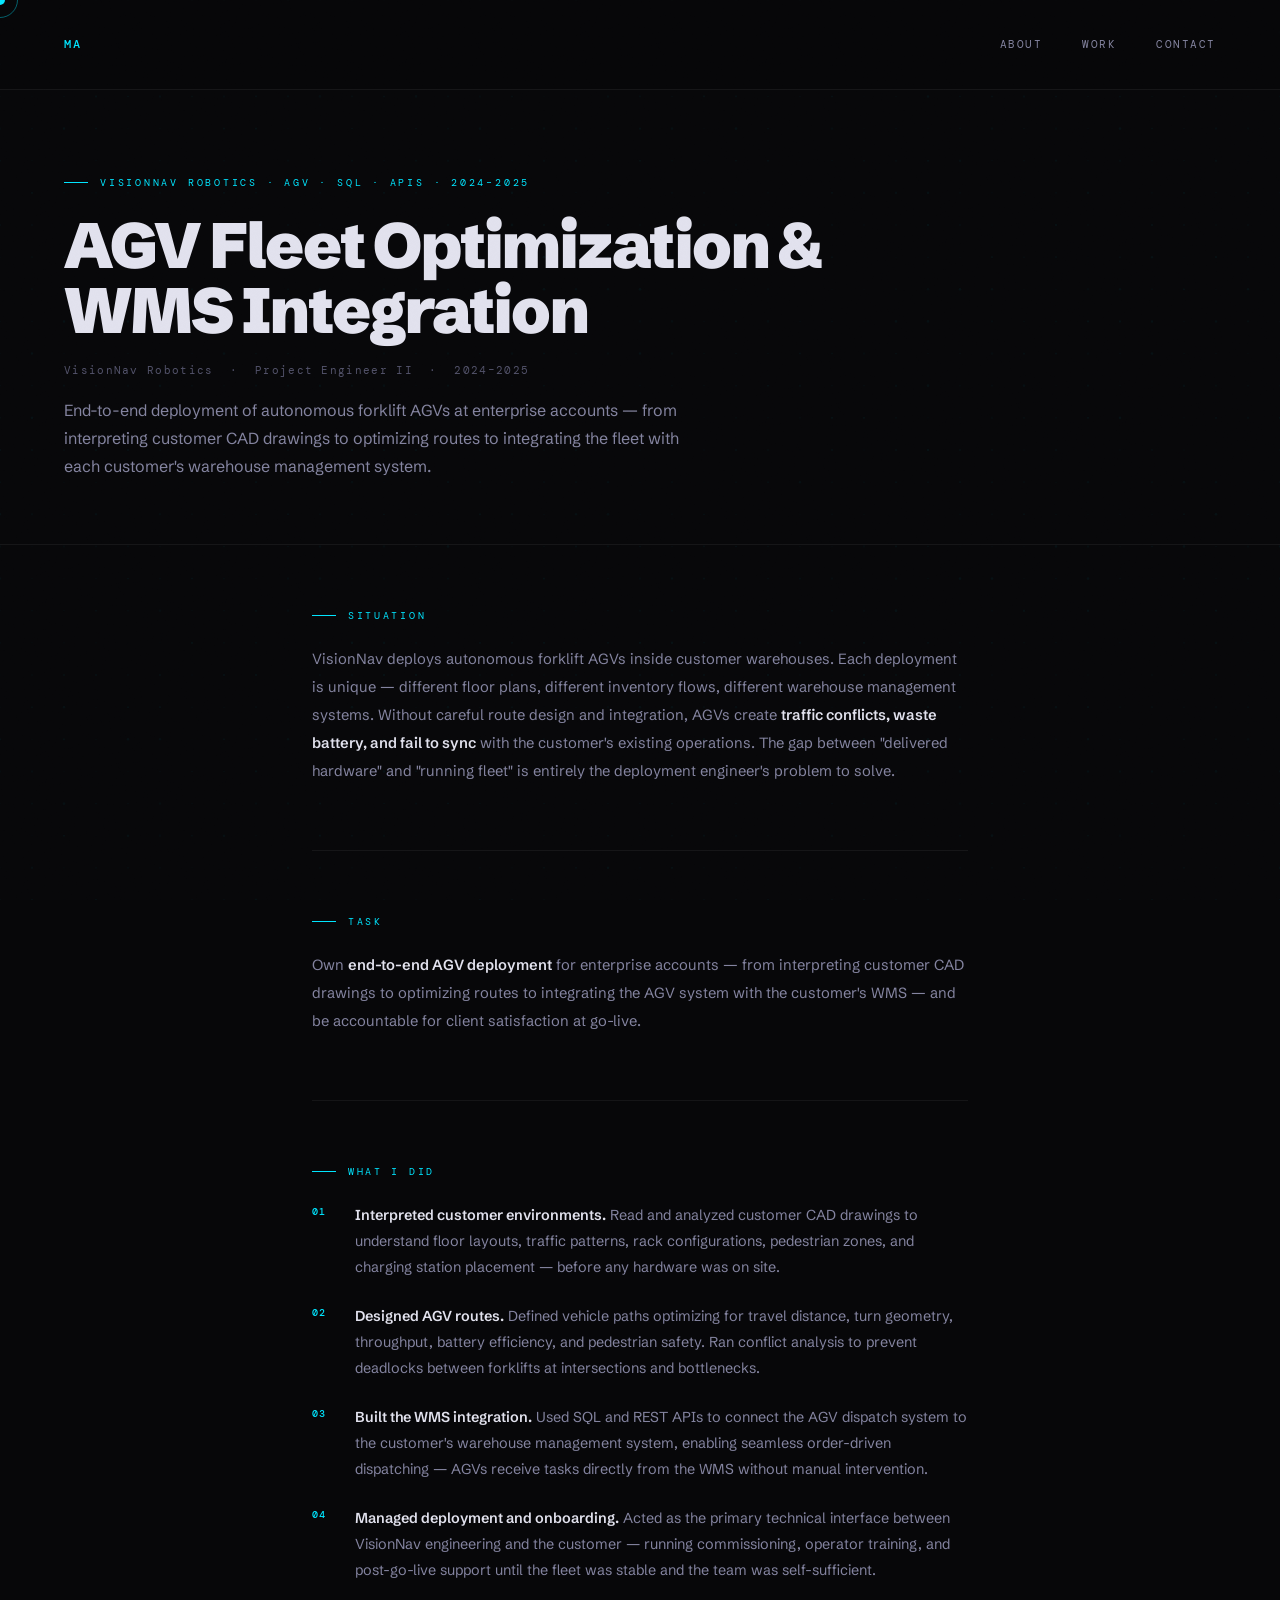
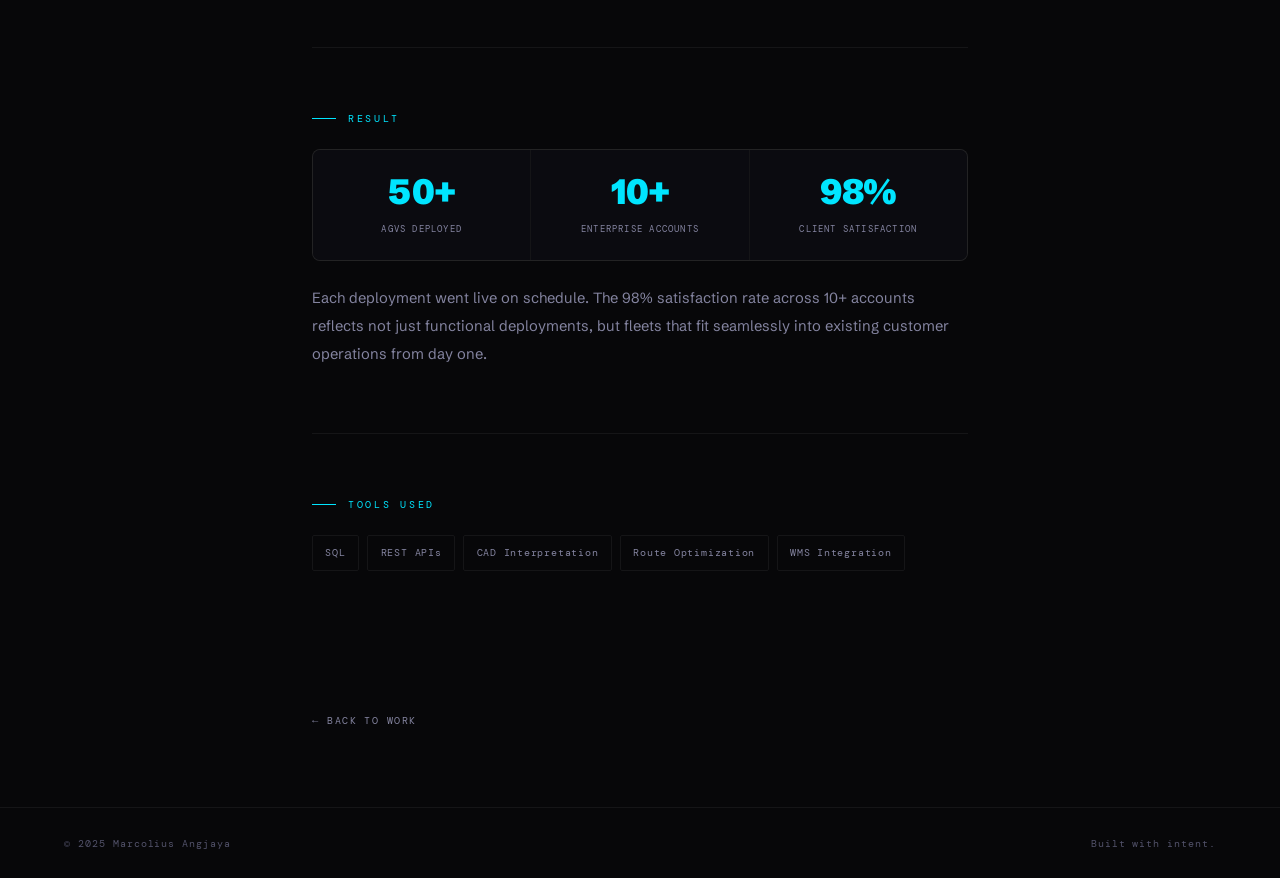
==== case-studies/agv-optimization.html @ 42e0f424 "Initial commit — portfolio site Co-Authored-By: Claude Sonnet 4.6 <noreply@anthropic.com>" ====
<!DOCTYPE html>
<html lang="en">
<head>
<meta charset="UTF-8">
<meta name="viewport" content="width=device-width, initial-scale=1.0">
<title>AGV Fleet Optimization &amp; WMS Integration — Marcolius Angjaya</title>
<link rel="preconnect" href="https://fonts.googleapis.com">
<link rel="preconnect" href="https://fonts.gstatic.com" crossorigin>
<link href="https://fonts.googleapis.com/css2?family=DM+Mono:wght@300;400;500&family=Inter:wght@300;400;500;600&family=Schibsted+Grotesk:wght@400;700;900&display=swap" rel="stylesheet">
<link rel="stylesheet" href="../assets/style.css">
</head>
<body>

<canvas id="grid-canvas"></canvas>
<div class="cursor" id="cursor"></div>
<div class="cursor-ring" id="cursor-ring"></div>

<nav>
  <a href="/" class="nav-logo">MA</a>
  <div class="nav-links" id="nav-links">
    <a href="/#about">About</a>
    <a href="/#projects">Work</a>
    <a href="/#contact">Contact</a>
  </div>
  <button class="nav-hamburger" id="nav-hamburger" aria-label="Toggle menu">
    <span></span><span></span><span></span>
  </button>
</nav>

<!-- HERO -->
<section class="cs-hero">
  <div class="cs-tag">VisionNav Robotics · AGV · SQL · APIs · 2024–2025</div>
  <h1 class="cs-title">AGV Fleet Optimization &amp; WMS Integration</h1>
  <p class="cs-meta">VisionNav Robotics &nbsp;·&nbsp; Project Engineer II &nbsp;·&nbsp; 2024–2025</p>
  <p class="cs-intro">End-to-end deployment of autonomous forklift AGVs at enterprise accounts — from interpreting customer CAD drawings to optimizing routes to integrating the fleet with each customer's warehouse management system.</p>
</section>

<!-- CONTENT -->
<div class="cs-content">

  <!-- SITUATION -->
  <section class="cs-section reveal">
    <div class="cs-label">Situation</div>
    <p class="cs-text">VisionNav deploys autonomous forklift AGVs inside customer warehouses. Each deployment is unique — different floor plans, different inventory flows, different warehouse management systems. Without careful route design and integration, AGVs create <strong>traffic conflicts, waste battery, and fail to sync</strong> with the customer's existing operations. The gap between "delivered hardware" and "running fleet" is entirely the deployment engineer's problem to solve.</p>
  </section>

  <!-- TASK -->
  <section class="cs-section reveal">
    <div class="cs-label">Task</div>
    <p class="cs-text">Own <strong>end-to-end AGV deployment</strong> for enterprise accounts — from interpreting customer CAD drawings to optimizing routes to integrating the AGV system with the customer's WMS — and be accountable for client satisfaction at go-live.</p>
  </section>

  <!-- ACTION -->
  <section class="cs-section reveal">
    <div class="cs-label">What I Did</div>
    <ol class="cs-steps">
      <li class="cs-step">
        <span class="cs-step-num">01</span>
        <div class="cs-step-body"><strong>Interpreted customer environments.</strong> Read and analyzed customer CAD drawings to understand floor layouts, traffic patterns, rack configurations, pedestrian zones, and charging station placement — before any hardware was on site.</div>
      </li>
      <li class="cs-step">
        <span class="cs-step-num">02</span>
        <div class="cs-step-body"><strong>Designed AGV routes.</strong> Defined vehicle paths optimizing for travel distance, turn geometry, throughput, battery efficiency, and pedestrian safety. Ran conflict analysis to prevent deadlocks between forklifts at intersections and bottlenecks.</div>
      </li>
      <li class="cs-step">
        <span class="cs-step-num">03</span>
        <div class="cs-step-body"><strong>Built the WMS integration.</strong> Used SQL and REST APIs to connect the AGV dispatch system to the customer's warehouse management system, enabling seamless order-driven dispatching — AGVs receive tasks directly from the WMS without manual intervention.</div>
      </li>
      <li class="cs-step">
        <span class="cs-step-num">04</span>
        <div class="cs-step-body"><strong>Managed deployment and onboarding.</strong> Acted as the primary technical interface between VisionNav engineering and the customer — running commissioning, operator training, and post-go-live support until the fleet was stable and the team was self-sufficient.</div>
      </li>
    </ol>
  </section>

  <!-- RESULT -->
  <section class="cs-section reveal">
    <div class="cs-label">Result</div>
    <div class="cs-stats">
      <div class="cs-stat">
        <span class="cs-stat-num">50+</span>
        <span class="cs-stat-label">AGVs Deployed</span>
      </div>
      <div class="cs-stat">
        <span class="cs-stat-num">10+</span>
        <span class="cs-stat-label">Enterprise Accounts</span>
      </div>
      <div class="cs-stat">
        <span class="cs-stat-num">98%</span>
        <span class="cs-stat-label">Client Satisfaction</span>
      </div>
    </div>
    <p class="cs-text">Each deployment went live on schedule. The 98% satisfaction rate across 10+ accounts reflects not just functional deployments, but fleets that fit seamlessly into existing customer operations from day one.</p>
  </section>

  <!-- TOOLS -->
  <section class="cs-section reveal">
    <div class="cs-label">Tools Used</div>
    <div class="cs-tools">
      <span class="cs-tool">SQL</span>
      <span class="cs-tool">REST APIs</span>
      <span class="cs-tool">CAD Interpretation</span>
      <span class="cs-tool">Route Optimization</span>
      <span class="cs-tool">WMS Integration</span>
    </div>
  </section>

</div>

<!-- BACK -->
<div class="cs-back-wrap">
  <a href="/#projects" class="cs-back">← Back to work</a>
</div>

<footer>
  <span class="ft">© 2025 Marcolius Angjaya</span>
  <span class="ft">Built with intent.</span>
</footer>

<script src="../assets/main.js"></script>
</body>
</html>
---- assets/style.css ----
/* ================================================================
   VARIABLES & RESET
   ================================================================ */

*, *::before, *::after { box-sizing: border-box; margin: 0; padding: 0; }

:root {
  --bg:      #070709;
  --bg2:     #0b0b10;
  --surface: #111118;
  --surface2:#15151e;
  --border:  rgba(255,255,255,0.06);
  --border-accent: rgba(0,229,255,0.14);
  --accent:  #00e5ff;
  --accent2: #4f6fff;
  --text:    #e2e2ee;
  --muted:   #52526a;
  --muted2:  #8484a0;
  --font:    'Schibsted Grotesk','Inter',sans-serif;
  --mono:    'DM Mono',monospace;
}

html { scroll-behavior: smooth; }

body {
  background: var(--bg);
  color: var(--text);
  font-family: var(--font);
  overflow-x: hidden;
}

@media (hover: hover) { body { cursor: none; } }

/* ================================================================
   CUSTOM CURSOR
   ================================================================ */

.cursor {
  position: fixed;
  width: 10px; height: 10px;
  background: var(--accent);
  border-radius: 50%;
  pointer-events: none;
  z-index: 9999;
  transform: translate(-50%,-50%);
  transition: width .2s, height .2s, opacity .2s;
  mix-blend-mode: screen;
}
.cursor-ring {
  position: fixed;
  width: 36px; height: 36px;
  border: 1px solid rgba(0,229,255,0.4);
  border-radius: 50%;
  pointer-events: none;
  z-index: 9998;
  transform: translate(-50%,-50%);
  transition: width .3s, height .3s;
}
body:has(a:hover) .cursor,
body:has(.card:hover) .cursor { width: 20px; height: 20px; }
body:has(a:hover) .cursor-ring,
body:has(.card:hover) .cursor-ring { width: 60px; height: 60px; border-color: rgba(0,229,255,0.2); }

@media (hover: none) {
  .cursor, .cursor-ring { display: none; }
}

/* ================================================================
   DOT GRID CANVAS
   ================================================================ */

#grid-canvas {
  position: fixed;
  top: 0; left: 0;
  width: 100%; height: 100%;
  pointer-events: none;
  z-index: 0;
  opacity: 0.35;
}

@media (hover: none) { #grid-canvas { display: none; } }

/* ================================================================
   NOISE OVERLAY
   ================================================================ */

body::after {
  content: '';
  position: fixed;
  inset: 0;
  pointer-events: none;
  z-index: 500;
  opacity: .02;
  background-image: url("data:image/svg+xml,%3Csvg viewBox='0 0 200 200' xmlns='http://www.w3.org/2000/svg'%3E%3Cfilter id='n'%3E%3CfeTurbulence type='fractalNoise' baseFrequency='.9' numOctaves='4'/%3E%3C/filter%3E%3Crect width='100%25' height='100%25' filter='url(%23n)'/%3E%3C/svg%3E");
  background-size: 180px;
}

/* ================================================================
   NAV
   ================================================================ */

nav {
  position: fixed;
  top: 0; left: 0; right: 0;
  z-index: 200;
  display: flex;
  justify-content: space-between;
  align-items: center;
  padding: 1.4rem clamp(1.5rem, 5vw, 5rem);
  backdrop-filter: blur(16px);
  background: rgba(7,7,9,0.6);
  border-bottom: 1px solid var(--border);
}

.nav-logo {
  font-family: var(--mono);
  font-size: .78rem;
  font-weight: 500;
  letter-spacing: .2em;
  color: var(--accent);
  text-transform: uppercase;
  text-decoration: none;
}

.nav-links {
  display: flex;
  gap: 2.5rem;
}

.nav-links a {
  font-family: var(--mono);
  font-size: .68rem;
  letter-spacing: .14em;
  color: var(--muted2);
  text-decoration: none;
  text-transform: uppercase;
  transition: color .2s;
  min-height: 44px;
  display: flex;
  align-items: center;
}
.nav-links a:hover { color: var(--accent); }

.nav-hamburger {
  display: none;
  flex-direction: column;
  justify-content: center;
  gap: 5px;
  background: none;
  border: none;
  cursor: pointer;
  padding: 8px;
  min-width: 44px;
  min-height: 44px;
  z-index: 201;
}
.nav-hamburger span {
  display: block;
  width: 22px;
  height: 1.5px;
  background: var(--muted2);
  transition: transform .3s, opacity .3s;
}
.nav-hamburger.open span:nth-child(1) { transform: translateY(6.5px) rotate(45deg); }
.nav-hamburger.open span:nth-child(2) { opacity: 0; }
.nav-hamburger.open span:nth-child(3) { transform: translateY(-6.5px) rotate(-45deg); }

/* ================================================================
   SECTION BASE
   ================================================================ */

section, .stats, .about, .projects, .contact, footer { position: relative; z-index: 1; }

/* ================================================================
   HERO
   ================================================================ */

.hero {
  min-height: 100vh;
  display: flex;
  flex-direction: column;
  justify-content: center;
  padding: 6rem clamp(1.5rem, 5vw, 5rem) 4rem;
  position: relative;
  overflow: hidden;
}

.hero-content { position: relative; z-index: 2; max-width: 900px; }

.hero-eyebrow {
  font-family: var(--mono);
  font-size: clamp(.52rem, 1vw, .62rem);
  letter-spacing: .28em;
  color: var(--accent);
  text-transform: uppercase;
  margin-bottom: 2rem;
  display: flex;
  align-items: center;
  gap: .8rem;
  opacity: 0;
  animation: fadeUp .8s .2s forwards;
}
.hero-eyebrow::before {
  content: '';
  display: block;
  width: 2rem;
  height: 1px;
  background: var(--accent);
  flex-shrink: 0;
}

.hero-name {
  font-family: var(--font);
  font-size: clamp(2.8rem, 8vw, 7.5rem);
  font-weight: 900;
  line-height: .93;
  letter-spacing: -.03em;
  margin-bottom: 2rem;
  opacity: 0;
  animation: fadeUp .9s .35s forwards;
}
.hero-name .accent { color: var(--accent); }

.hero-statement {
  font-size: clamp(.88rem, 1.5vw, 1.2rem);
  color: var(--muted2);
  max-width: 580px;
  line-height: 1.75;
  font-weight: 300;
  opacity: 0;
  animation: fadeUp .9s .5s forwards;
  margin-bottom: 3rem;
}
.hero-statement strong { color: var(--text); font-weight: 600; }

.hero-cta {
  display: flex;
  gap: 1rem;
  flex-wrap: wrap;
  opacity: 0;
  animation: fadeUp .9s .65s forwards;
}

.btn {
  font-family: var(--mono);
  font-size: clamp(.6rem, 1.5vw, .68rem);
  letter-spacing: .16em;
  text-transform: uppercase;
  padding: .85rem 2rem;
  border-radius: 3px;
  text-decoration: none;
  transition: all .2s;
  display: inline-flex;
  align-items: center;
  min-height: 44px;
}
@media (hover: hover) { .btn { cursor: none; } }
.btn-primary { background: var(--accent); color: #000; font-weight: 500; }
.btn-primary:hover { background: #fff; }
.btn-ghost { border: 1px solid var(--border-accent); color: var(--muted2); }
.btn-ghost:hover { border-color: var(--accent); color: var(--accent); }

.scroll-hint {
  position: absolute;
  bottom: 2.5rem;
  left: clamp(1.5rem, 5vw, 5rem);
  font-family: var(--mono);
  font-size: .6rem;
  color: var(--muted);
  letter-spacing: .2em;
  text-transform: uppercase;
  display: flex;
  align-items: center;
  gap: .75rem;
  opacity: 0;
  animation: fadeUp 1s 1s forwards;
  z-index: 2;
}
.scroll-line {
  width: 1px;
  height: 34px;
  background: linear-gradient(to bottom, var(--accent), transparent);
  animation: spulse 2s infinite;
}

/* ================================================================
   STATS BAR
   ================================================================ */

.stats {
  border-top: 1px solid var(--border);
  border-bottom: 1px solid var(--border);
  padding: 2.8rem clamp(1.5rem, 5vw, 5rem);
  display: grid;
  grid-template-columns: repeat(4, 1fr);
  background: var(--bg2);
}
.stat { text-align: center; padding: 0 1rem; }
.stat + .stat { border-left: 1px solid var(--border); }
.stat-num {
  font-family: var(--font);
  font-size: clamp(2rem, 3.5vw, 3.2rem);
  font-weight: 900;
  color: var(--accent);
  display: block;
  line-height: 1;
  margin-bottom: .5rem;
  letter-spacing: -.02em;
}
.stat-label {
  font-family: var(--mono);
  font-size: clamp(.52rem, 1vw, .6rem);
  color: var(--muted2);
  letter-spacing: .14em;
  text-transform: uppercase;
}

/* ================================================================
   ABOUT
   ================================================================ */

.about {
  padding: clamp(4rem, 9vw, 9rem) clamp(1.5rem, 5vw, 5rem);
  display: grid;
  grid-template-columns: 1fr 1.1fr;
  gap: clamp(2.5rem, 7vw, 7rem);
  align-items: start;
}

.eyebrow {
  font-family: var(--mono);
  font-size: .6rem;
  letter-spacing: .28em;
  color: var(--accent);
  text-transform: uppercase;
  margin-bottom: 1.5rem;
  display: flex;
  align-items: center;
  gap: .75rem;
}
.eyebrow::before {
  content: '';
  display: block;
  width: 1.5rem;
  height: 1px;
  background: var(--accent);
  flex-shrink: 0;
}

.section-heading {
  font-size: clamp(1.6rem, 3vw, 2.7rem);
  font-weight: 900;
  line-height: 1.05;
  letter-spacing: -.03em;
  margin-bottom: 1.5rem;
}

.bio {
  font-size: clamp(.8rem, 1.2vw, .88rem);
  color: var(--muted2);
  line-height: 1.9;
  font-weight: 300;
  margin-bottom: .9rem;
}
.bio strong { color: var(--text); font-weight: 600; }

/* ================================================================
   TIMELINE
   ================================================================ */

.timeline { display: flex; flex-direction: column; }
.tl-item { display: grid; grid-template-columns: auto 1fr; gap: 0 1.25rem; }
.tl-left { display: flex; flex-direction: column; align-items: center; padding-top: .25rem; }
.tl-dot { width: 7px; height: 7px; border-radius: 50%; border: 1.5px solid var(--accent); background: var(--bg); flex-shrink: 0; z-index: 1; }
.tl-dot.on { background: var(--accent); }
.tl-line { width: 1px; background: var(--border); flex: 1; margin-top: 4px; min-height: 18px; }
.tl-item:last-child .tl-line { display: none; }
.tl-body { padding-bottom: 1.8rem; }
.tl-co { font-size: .9rem; font-weight: 700; color: var(--text); margin-bottom: .15rem; }
.tl-role { font-family: var(--mono); font-size: .62rem; color: var(--accent); letter-spacing: .1em; margin-bottom: .18rem; }
.tl-when { font-family: var(--mono); font-size: .58rem; color: var(--muted); letter-spacing: .1em; margin-bottom: .45rem; }
.tl-desc { font-size: .76rem; color: var(--muted2); line-height: 1.7; font-weight: 300; }

/* ================================================================
   PROJECTS / CARDS
   ================================================================ */

.projects { padding: clamp(3rem, 6vw, 6rem) clamp(1.5rem, 5vw, 5rem); }
.proj-hdr { margin-bottom: 4rem; }
.proj-heading { font-size: clamp(1.6rem, 3vw, 2.7rem); font-weight: 900; letter-spacing: -.03em; line-height: 1.05; }

.cards { display: grid; grid-template-columns: repeat(2, 1fr); gap: 1.25rem; }

.card {
  background: var(--surface);
  border: 1px solid var(--border);
  border-radius: 10px;
  overflow: hidden;
  transition: border-color .3s, transform .3s, background .3s;
  position: relative;
  display: flex;
  flex-direction: column;
}
@media (hover: hover) { .card { cursor: none; } }
.card::before {
  content: '';
  position: absolute;
  top: 0; left: 0; right: 0;
  height: 2px;
  background: linear-gradient(90deg, var(--accent), var(--accent2));
  transform: scaleX(0);
  transform-origin: left;
  transition: transform .4s ease;
  z-index: 1;
}
.card:hover::before { transform: scaleX(1); }
.card:hover { border-color: rgba(0,229,255,0.16); transform: translateY(-3px); background: var(--surface2); }

.card-gfx {
  width: 100%;
  height: 130px;
  background: var(--bg2);
  overflow: hidden;
  flex-shrink: 0;
}
.card-gfx svg { display: block; width: 100%; height: 100%; }

.card-body { padding: 1.6rem; flex: 1; display: flex; flex-direction: column; }
.card-meta { display: flex; align-items: center; justify-content: space-between; margin-bottom: .85rem; flex-wrap: wrap; gap: .4rem; }
.card-co { font-family: var(--mono); font-size: .56rem; letter-spacing: .18em; color: var(--accent); text-transform: uppercase; }
.card-pill { font-family: var(--mono); font-size: .52rem; letter-spacing: .1em; color: var(--muted); border: 1px solid var(--border); padding: .18rem .55rem; border-radius: 2px; text-transform: uppercase; }
.card-title { font-size: 1rem; font-weight: 700; letter-spacing: -.01em; margin-bottom: .7rem; line-height: 1.25; color: var(--text); }
.card-desc { font-size: .76rem; color: var(--muted2); line-height: 1.75; margin-bottom: 1.2rem; font-weight: 300; }
.card-metrics { display: flex; gap: 1.2rem; flex-wrap: wrap; padding-top: 1rem; border-top: 1px solid var(--border); margin-bottom: 1.2rem; }
.mv { font-family: var(--font); font-size: 1.05rem; font-weight: 900; color: var(--accent); display: block; line-height: 1; letter-spacing: -.01em; }
.mk { font-family: var(--mono); font-size: .52rem; color: var(--muted); text-transform: uppercase; letter-spacing: .1em; margin-top: .2rem; }

.card-cta {
  font-family: var(--mono);
  font-size: .62rem;
  color: var(--accent);
  letter-spacing: .1em;
  text-transform: uppercase;
  display: flex;
  align-items: center;
  gap: .5rem;
  transition: gap .2s;
  text-decoration: none;
  margin-top: auto;
}
.card:hover .card-cta { gap: .9rem; }
/* Stretched link — makes entire card clickable */
.card-cta::after { content: ''; position: absolute; inset: 0; }

/* ================================================================
   CONTACT
   ================================================================ */

.contact {
  padding: clamp(4rem, 9vw, 9rem) clamp(1.5rem, 5vw, 5rem);
  text-align: center;
  border-top: 1px solid var(--border);
}
.contact-heading {
  font-size: clamp(2.2rem, 6vw, 5.5rem);
  font-weight: 900;
  letter-spacing: -.03em;
  margin-bottom: 1.2rem;
  line-height: .95;
}
.contact-heading span { color: var(--accent); }
.contact-sub { font-family: var(--mono); font-size: clamp(.6rem, 1.5vw, .76rem); color: var(--muted2); margin-bottom: 3rem; letter-spacing: .08em; }
.contact-btns { display: flex; justify-content: center; gap: 1rem; flex-wrap: wrap; margin-bottom: 1.5rem; }
.contact-email { font-family: var(--mono); font-size: .7rem; color: var(--muted); }
.contact-email a { color: var(--accent); text-decoration: none; }
.contact-email a:hover { text-decoration: underline; }

/* ================================================================
   FOOTER
   ================================================================ */

footer {
  padding: 1.8rem clamp(1.5rem, 5vw, 5rem);
  border-top: 1px solid var(--border);
  display: flex;
  justify-content: space-between;
  flex-wrap: wrap;
  gap: .5rem;
  position: relative;
  z-index: 1;
}
.ft { font-family: var(--mono); font-size: .6rem; color: var(--muted); letter-spacing: .1em; }

/* ================================================================
   REVEAL ANIMATIONS
   ================================================================ */

.reveal { opacity: 0; transform: translateY(26px); transition: opacity .7s ease, transform .7s ease; }
.reveal.visible { opacity: 1; transform: translateY(0); }
.d1 { transition-delay: .08s; }
.d2 { transition-delay: .16s; }
.d3 { transition-delay: .24s; }
.d4 { transition-delay: .32s; }

@keyframes fadeUp { from { opacity: 0; transform: translateY(20px); } to { opacity: 1; transform: translateY(0); } }
@keyframes spulse { 0%, 100% { opacity: .3; } 50% { opacity: 1; } }

/* ================================================================
   CASE STUDY PAGES
   ================================================================ */

.cs-hero {
  display: flex;
  flex-direction: column;
  justify-content: flex-end;
  padding: clamp(7rem, 14vw, 11rem) clamp(1.5rem, 5vw, 5rem) clamp(3rem, 5vw, 5rem);
  border-bottom: 1px solid var(--border);
  position: relative;
  z-index: 1;
}

.cs-tag {
  font-family: var(--mono);
  font-size: clamp(.52rem, 1vw, .62rem);
  letter-spacing: .28em;
  color: var(--accent);
  text-transform: uppercase;
  margin-bottom: 1.5rem;
  display: flex;
  align-items: center;
  gap: .75rem;
  opacity: 0;
  animation: fadeUp .8s .2s forwards;
}
.cs-tag::before {
  content: '';
  display: block;
  width: 1.5rem;
  height: 1px;
  background: var(--accent);
  flex-shrink: 0;
}

.cs-title {
  font-family: var(--font);
  font-size: clamp(1.9rem, 5vw, 4rem);
  font-weight: 900;
  line-height: 1.02;
  letter-spacing: -.03em;
  margin-bottom: 1.2rem;
  max-width: 760px;
  opacity: 0;
  animation: fadeUp .9s .35s forwards;
}

.cs-meta {
  font-family: var(--mono);
  font-size: clamp(.58rem, 1.2vw, .68rem);
  color: var(--muted);
  letter-spacing: .12em;
  margin-bottom: 1.2rem;
  opacity: 0;
  animation: fadeUp .9s .5s forwards;
}

.cs-intro {
  font-size: clamp(.85rem, 1.5vw, 1rem);
  color: var(--muted2);
  max-width: 620px;
  line-height: 1.75;
  font-weight: 300;
  opacity: 0;
  animation: fadeUp .9s .6s forwards;
}

/* Content wrapper */
.cs-content {
  max-width: 720px;
  margin: 0 auto;
  padding: 0 clamp(1.5rem, 5vw, 2rem);
}

.cs-section {
  padding: clamp(2.5rem, 5vw, 4.5rem) 0;
  border-bottom: 1px solid var(--border);
}
.cs-section:last-of-type { border-bottom: none; }

/* Section label — same style as eyebrow */
.cs-label {
  font-family: var(--mono);
  font-size: .6rem;
  letter-spacing: .28em;
  color: var(--accent);
  text-transform: uppercase;
  margin-bottom: 1.5rem;
  display: flex;
  align-items: center;
  gap: .75rem;
}
.cs-label::before {
  content: '';
  display: block;
  width: 1.5rem;
  height: 1px;
  background: var(--accent);
  flex-shrink: 0;
}

.cs-text {
  font-size: clamp(.82rem, 1.3vw, .92rem);
  color: var(--muted2);
  line-height: 1.9;
  font-weight: 300;
}
.cs-text strong { color: var(--text); font-weight: 600; }

/* Numbered steps */
.cs-steps { list-style: none; display: flex; flex-direction: column; gap: 1.4rem; }
.cs-step { display: grid; grid-template-columns: 2.2rem 1fr; gap: .5rem; align-items: start; }
.cs-step-num {
  font-family: var(--mono);
  font-size: .6rem;
  color: var(--accent);
  font-weight: 500;
  letter-spacing: .08em;
  padding-top: .22rem;
}
.cs-step-body {
  font-size: clamp(.82rem, 1.3vw, .9rem);
  color: var(--muted2);
  line-height: 1.82;
  font-weight: 300;
}
.cs-step-body strong { color: var(--text); font-weight: 600; }

/* Result stat cards */
.cs-stats {
  display: grid;
  grid-template-columns: repeat(auto-fit, minmax(130px, 1fr));
  gap: 1px;
  background: var(--border);
  border: 1px solid var(--border);
  border-radius: 8px;
  overflow: hidden;
  margin-bottom: 1.5rem;
}
.cs-stat { background: var(--bg2); text-align: center; padding: 1.5rem 1rem; }
.cs-stat-num {
  font-family: var(--font);
  font-size: clamp(1.5rem, 3vw, 2.2rem);
  font-weight: 900;
  color: var(--accent);
  display: block;
  line-height: 1;
  margin-bottom: .4rem;
  letter-spacing: -.02em;
}
.cs-stat-label {
  font-family: var(--mono);
  font-size: .54rem;
  color: var(--muted2);
  letter-spacing: .14em;
  text-transform: uppercase;
}

/* Tool pills */
.cs-tools { display: flex; flex-wrap: wrap; gap: .5rem; margin-top: 1rem; }
.cs-tool {
  font-family: var(--mono);
  font-size: .6rem;
  color: var(--muted2);
  border: 1px solid var(--border);
  border-radius: 2px;
  padding: .38rem .78rem;
  letter-spacing: .08em;
  min-height: 36px;
  display: flex;
  align-items: center;
}

/* Back button */
.cs-back-wrap {
  max-width: 720px;
  margin: 0 auto;
  padding: clamp(2.5rem, 5vw, 4rem) clamp(1.5rem, 5vw, 2rem);
}
.cs-back {
  display: inline-flex;
  align-items: center;
  gap: .6rem;
  font-family: var(--mono);
  font-size: .65rem;
  letter-spacing: .14em;
  color: var(--muted2);
  text-decoration: none;
  text-transform: uppercase;
  transition: color .2s, gap .2s;
  min-height: 44px;
  padding: .5rem 0;
}
.cs-back:hover { color: var(--accent); gap: .9rem; }

/* ================================================================
   RESPONSIVE
   ================================================================ */

@media (max-width: 900px) {
  .about { grid-template-columns: 1fr; gap: 3rem; }
}

@media (max-width: 768px) {
  /* Hamburger nav */
  .nav-hamburger { display: flex; }
  .nav-links {
    position: fixed;
    top: 0; left: 0; right: 0; bottom: 0;
    background: rgba(7,7,9,0.97);
    flex-direction: column;
    justify-content: center;
    align-items: center;
    gap: 2.5rem;
    opacity: 0;
    pointer-events: none;
    transition: opacity .3s;
    z-index: 199;
  }
  .nav-links.open { opacity: 1; pointer-events: auto; }
  .nav-links a { font-size: 1rem; letter-spacing: .16em; }

  /* Stats: 2×2 grid */
  .stats { grid-template-columns: repeat(2, 1fr); padding: 2rem 1.5rem; }
  .stat + .stat { border-left: none; }
  .stat:nth-child(2) { border-left: 1px solid var(--border); }
  .stat:nth-child(3), .stat:nth-child(4) { border-top: 1px solid var(--border); }
  .stat:nth-child(4) { border-left: 1px solid var(--border); }
  .stat { padding: 1rem .75rem; }

  /* Cards: 1 column */
  .cards { grid-template-columns: 1fr; }
  .card-gfx { height: 90px; }

  /* Misc */
  .hero-cta { flex-direction: column; align-items: flex-start; }
  .contact-btns { flex-direction: column; align-items: center; }
}

@media (max-width: 480px) {
  /* Stats: single column */
  .stats { grid-template-columns: 1fr; }
  .stat + .stat { border-left: none; border-top: 1px solid var(--border); }
  .stat:nth-child(2) { border-left: none; }
  .stat:nth-child(4) { border-left: none; }

  .cs-step { grid-template-columns: 1.8rem 1fr; }
}
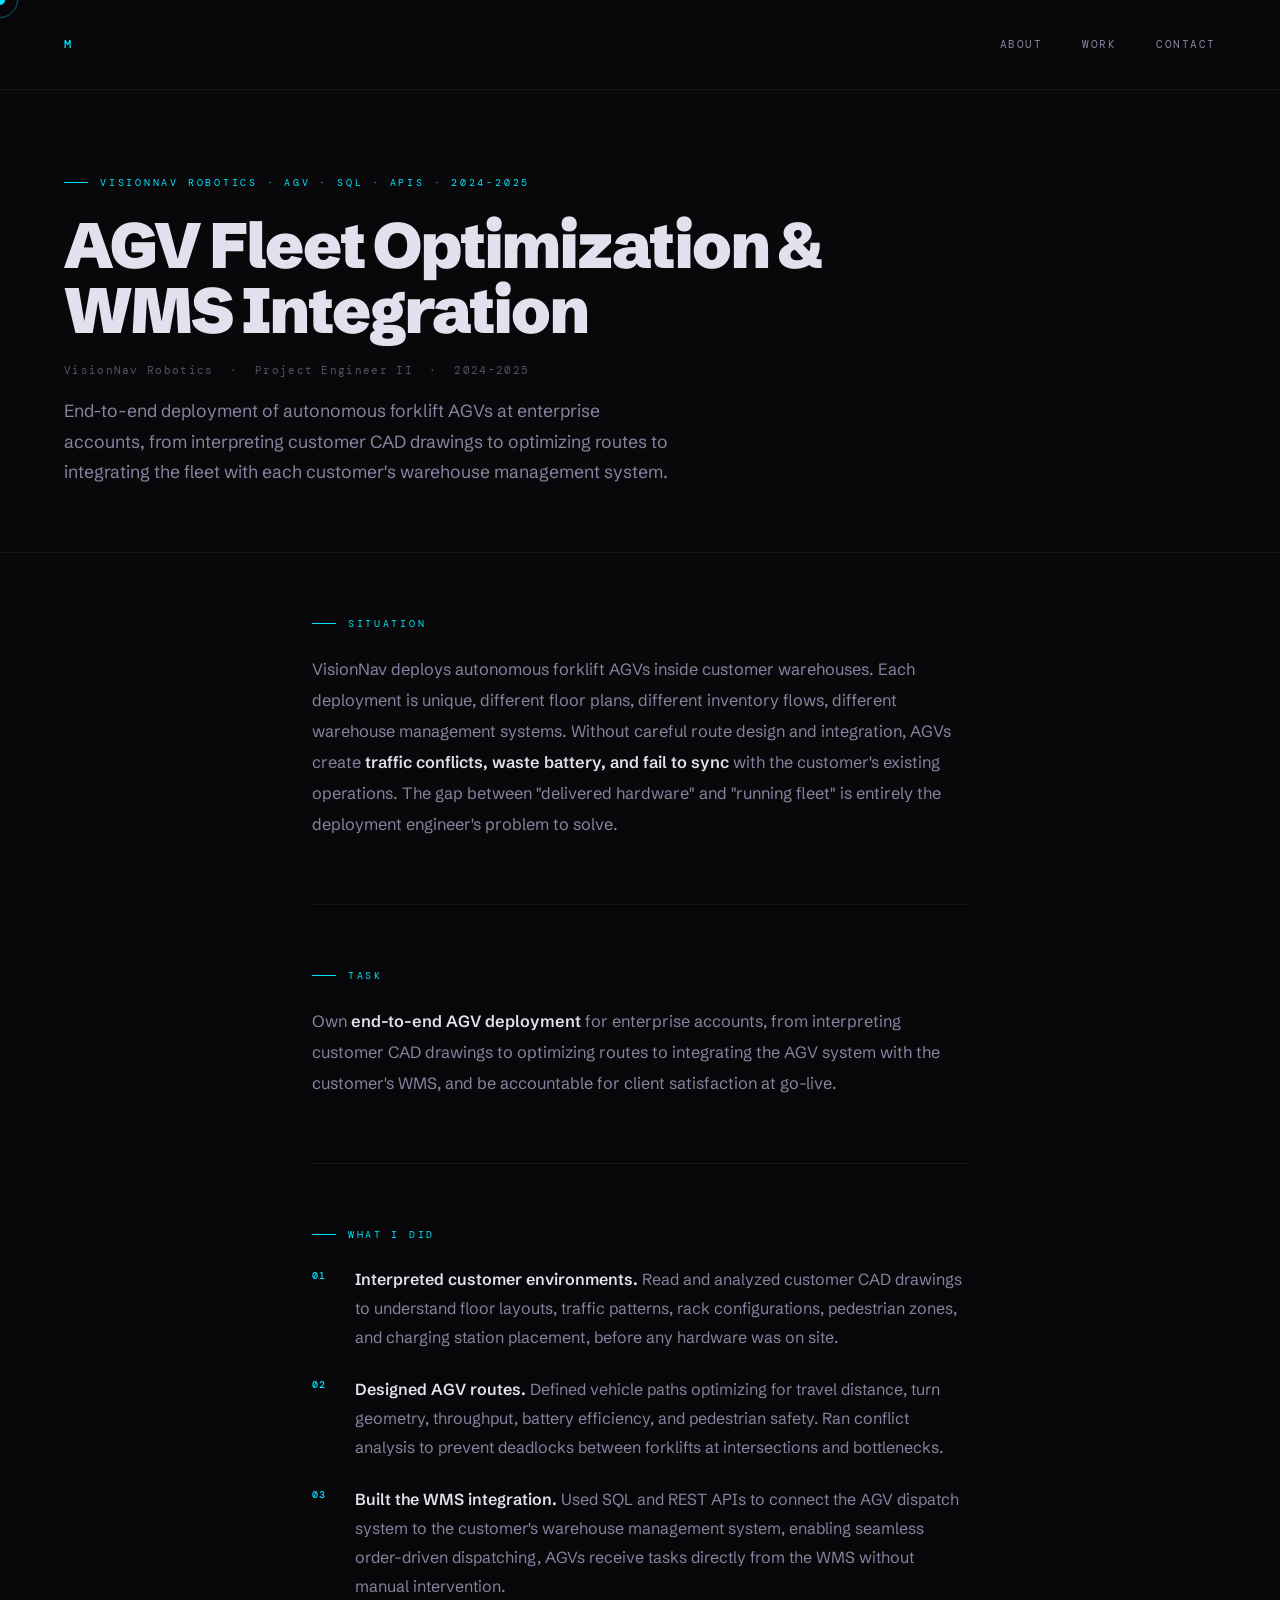
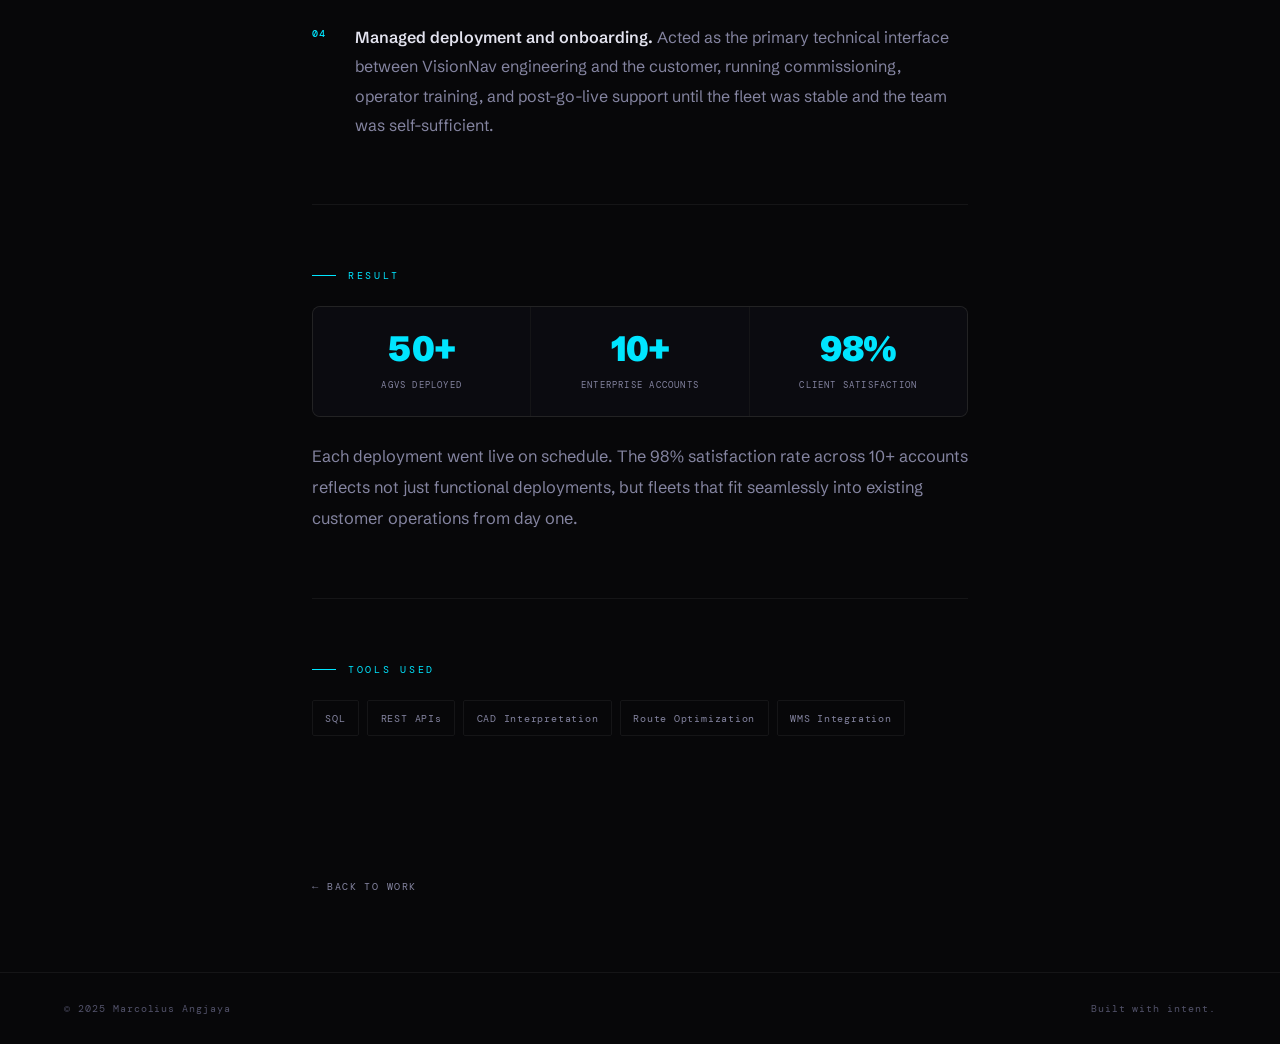
==== commit 3b468575: "Improve legibility, remove em dashes, auto-hide nav on mobile scroll - Bump all body/card/timeline f" ====
--- a/case-studies/agv-optimization.html
+++ b/case-studies/agv-optimization.html
@@ -3,7 +3,7 @@
 <head>
 <meta charset="UTF-8">
 <meta name="viewport" content="width=device-width, initial-scale=1.0">
-<title>AGV Fleet Optimization &amp; WMS Integration — Marcolius Angjaya</title>
+<title>AGV Fleet Optimization &amp; WMS Integration, Marcolius Angjaya</title>
 <link rel="preconnect" href="https://fonts.googleapis.com">
 <link rel="preconnect" href="https://fonts.gstatic.com" crossorigin>
 <link href="https://fonts.googleapis.com/css2?family=DM+Mono:wght@300;400;500&family=Inter:wght@300;400;500;600&family=Schibsted+Grotesk:wght@400;700;900&display=swap" rel="stylesheet">
@@ -16,7 +16,7 @@
 <div class="cursor-ring" id="cursor-ring"></div>
 
 <nav>
-  <a href="/" class="nav-logo">MA</a>
+  <a href="/" class="nav-logo">M</a>
   <div class="nav-links" id="nav-links">
     <a href="/#about">About</a>
     <a href="/#projects">Work</a>
@@ -29,10 +29,10 @@
 
 <!-- HERO -->
 <section class="cs-hero">
-  <div class="cs-tag">VisionNav Robotics · AGV · SQL · APIs · 2024–2025</div>
+  <div class="cs-tag">VisionNav Robotics · AGV · SQL · APIs · 2024-2025</div>
   <h1 class="cs-title">AGV Fleet Optimization &amp; WMS Integration</h1>
-  <p class="cs-meta">VisionNav Robotics &nbsp;·&nbsp; Project Engineer II &nbsp;·&nbsp; 2024–2025</p>
-  <p class="cs-intro">End-to-end deployment of autonomous forklift AGVs at enterprise accounts — from interpreting customer CAD drawings to optimizing routes to integrating the fleet with each customer's warehouse management system.</p>
+  <p class="cs-meta">VisionNav Robotics &nbsp;·&nbsp; Project Engineer II &nbsp;·&nbsp; 2024-2025</p>
+  <p class="cs-intro">End-to-end deployment of autonomous forklift AGVs at enterprise accounts, from interpreting customer CAD drawings to optimizing routes to integrating the fleet with each customer's warehouse management system.</p>
 </section>
 
 <!-- CONTENT -->
@@ -41,13 +41,13 @@
   <!-- SITUATION -->
   <section class="cs-section reveal">
     <div class="cs-label">Situation</div>
-    <p class="cs-text">VisionNav deploys autonomous forklift AGVs inside customer warehouses. Each deployment is unique — different floor plans, different inventory flows, different warehouse management systems. Without careful route design and integration, AGVs create <strong>traffic conflicts, waste battery, and fail to sync</strong> with the customer's existing operations. The gap between "delivered hardware" and "running fleet" is entirely the deployment engineer's problem to solve.</p>
+    <p class="cs-text">VisionNav deploys autonomous forklift AGVs inside customer warehouses. Each deployment is unique, different floor plans, different inventory flows, different warehouse management systems. Without careful route design and integration, AGVs create <strong>traffic conflicts, waste battery, and fail to sync</strong> with the customer's existing operations. The gap between "delivered hardware" and "running fleet" is entirely the deployment engineer's problem to solve.</p>
   </section>
 
   <!-- TASK -->
   <section class="cs-section reveal">
     <div class="cs-label">Task</div>
-    <p class="cs-text">Own <strong>end-to-end AGV deployment</strong> for enterprise accounts — from interpreting customer CAD drawings to optimizing routes to integrating the AGV system with the customer's WMS — and be accountable for client satisfaction at go-live.</p>
+    <p class="cs-text">Own <strong>end-to-end AGV deployment</strong> for enterprise accounts, from interpreting customer CAD drawings to optimizing routes to integrating the AGV system with the customer's WMS, and be accountable for client satisfaction at go-live.</p>
   </section>
 
   <!-- ACTION -->
@@ -56,7 +56,7 @@
     <ol class="cs-steps">
       <li class="cs-step">
         <span class="cs-step-num">01</span>
-        <div class="cs-step-body"><strong>Interpreted customer environments.</strong> Read and analyzed customer CAD drawings to understand floor layouts, traffic patterns, rack configurations, pedestrian zones, and charging station placement — before any hardware was on site.</div>
+        <div class="cs-step-body"><strong>Interpreted customer environments.</strong> Read and analyzed customer CAD drawings to understand floor layouts, traffic patterns, rack configurations, pedestrian zones, and charging station placement, before any hardware was on site.</div>
       </li>
       <li class="cs-step">
         <span class="cs-step-num">02</span>
@@ -64,11 +64,11 @@
       </li>
       <li class="cs-step">
         <span class="cs-step-num">03</span>
-        <div class="cs-step-body"><strong>Built the WMS integration.</strong> Used SQL and REST APIs to connect the AGV dispatch system to the customer's warehouse management system, enabling seamless order-driven dispatching — AGVs receive tasks directly from the WMS without manual intervention.</div>
+        <div class="cs-step-body"><strong>Built the WMS integration.</strong> Used SQL and REST APIs to connect the AGV dispatch system to the customer's warehouse management system, enabling seamless order-driven dispatching, AGVs receive tasks directly from the WMS without manual intervention.</div>
       </li>
       <li class="cs-step">
         <span class="cs-step-num">04</span>
-        <div class="cs-step-body"><strong>Managed deployment and onboarding.</strong> Acted as the primary technical interface between VisionNav engineering and the customer — running commissioning, operator training, and post-go-live support until the fleet was stable and the team was self-sufficient.</div>
+        <div class="cs-step-body"><strong>Managed deployment and onboarding.</strong> Acted as the primary technical interface between VisionNav engineering and the customer, running commissioning, operator training, and post-go-live support until the fleet was stable and the team was self-sufficient.</div>
       </li>
     </ol>
   </section>
--- a/assets/style.css
+++ b/assets/style.css
@@ -110,7 +110,9 @@
   backdrop-filter: blur(16px);
   background: rgba(7,7,9,0.6);
   border-bottom: 1px solid var(--border);
-}
+  transition: transform .35s ease;
+}
+nav.nav-scrolled { transform: translateY(-100%); }
 
 .nav-logo {
   font-family: var(--mono);
@@ -222,7 +224,7 @@
 .hero-name .accent { color: var(--accent); }
 
 .hero-statement {
-  font-size: clamp(.88rem, 1.5vw, 1.2rem);
+  font-size: clamp(.96rem, 1.6vw, 1.25rem);
   color: var(--muted2);
   max-width: 580px;
   line-height: 1.75;
@@ -356,7 +358,7 @@
 }
 
 .bio {
-  font-size: clamp(.8rem, 1.2vw, .88rem);
+  font-size: clamp(.9rem, 1.4vw, 1rem);
   color: var(--muted2);
   line-height: 1.9;
   font-weight: 300;
@@ -377,9 +379,9 @@
 .tl-item:last-child .tl-line { display: none; }
 .tl-body { padding-bottom: 1.8rem; }
 .tl-co { font-size: .9rem; font-weight: 700; color: var(--text); margin-bottom: .15rem; }
-.tl-role { font-family: var(--mono); font-size: .62rem; color: var(--accent); letter-spacing: .1em; margin-bottom: .18rem; }
-.tl-when { font-family: var(--mono); font-size: .58rem; color: var(--muted); letter-spacing: .1em; margin-bottom: .45rem; }
-.tl-desc { font-size: .76rem; color: var(--muted2); line-height: 1.7; font-weight: 300; }
+.tl-role { font-family: var(--mono); font-size: .68rem; color: var(--accent); letter-spacing: .1em; margin-bottom: .18rem; }
+.tl-when { font-family: var(--mono); font-size: .64rem; color: var(--muted); letter-spacing: .1em; margin-bottom: .45rem; }
+.tl-desc { font-size: .86rem; color: var(--muted2); line-height: 1.7; font-weight: 300; }
 
 /* ================================================================
    PROJECTS / CARDS
@@ -427,13 +429,13 @@
 
 .card-body { padding: 1.6rem; flex: 1; display: flex; flex-direction: column; }
 .card-meta { display: flex; align-items: center; justify-content: space-between; margin-bottom: .85rem; flex-wrap: wrap; gap: .4rem; }
-.card-co { font-family: var(--mono); font-size: .56rem; letter-spacing: .18em; color: var(--accent); text-transform: uppercase; }
-.card-pill { font-family: var(--mono); font-size: .52rem; letter-spacing: .1em; color: var(--muted); border: 1px solid var(--border); padding: .18rem .55rem; border-radius: 2px; text-transform: uppercase; }
-.card-title { font-size: 1rem; font-weight: 700; letter-spacing: -.01em; margin-bottom: .7rem; line-height: 1.25; color: var(--text); }
-.card-desc { font-size: .76rem; color: var(--muted2); line-height: 1.75; margin-bottom: 1.2rem; font-weight: 300; }
+.card-co { font-family: var(--mono); font-size: .62rem; letter-spacing: .18em; color: var(--accent); text-transform: uppercase; }
+.card-pill { font-family: var(--mono); font-size: .58rem; letter-spacing: .1em; color: var(--muted); border: 1px solid var(--border); padding: .18rem .55rem; border-radius: 2px; text-transform: uppercase; }
+.card-title { font-size: 1.1rem; font-weight: 700; letter-spacing: -.01em; margin-bottom: .7rem; line-height: 1.25; color: var(--text); }
+.card-desc { font-size: .86rem; color: var(--muted2); line-height: 1.75; margin-bottom: 1.2rem; font-weight: 300; }
 .card-metrics { display: flex; gap: 1.2rem; flex-wrap: wrap; padding-top: 1rem; border-top: 1px solid var(--border); margin-bottom: 1.2rem; }
-.mv { font-family: var(--font); font-size: 1.05rem; font-weight: 900; color: var(--accent); display: block; line-height: 1; letter-spacing: -.01em; }
-.mk { font-family: var(--mono); font-size: .52rem; color: var(--muted); text-transform: uppercase; letter-spacing: .1em; margin-top: .2rem; }
+.mv { font-family: var(--font); font-size: 1.1rem; font-weight: 900; color: var(--accent); display: block; line-height: 1; letter-spacing: -.01em; }
+.mk { font-family: var(--mono); font-size: .59rem; color: var(--muted); text-transform: uppercase; letter-spacing: .1em; margin-top: .2rem; }
 
 .card-cta {
   font-family: var(--mono);
@@ -564,7 +566,7 @@
 }
 
 .cs-intro {
-  font-size: clamp(.85rem, 1.5vw, 1rem);
+  font-size: clamp(.95rem, 1.7vw, 1.1rem);
   color: var(--muted2);
   max-width: 620px;
   line-height: 1.75;
@@ -608,7 +610,7 @@
 }
 
 .cs-text {
-  font-size: clamp(.82rem, 1.3vw, .92rem);
+  font-size: clamp(.92rem, 1.5vw, 1.02rem);
   color: var(--muted2);
   line-height: 1.9;
   font-weight: 300;
@@ -627,7 +629,7 @@
   padding-top: .22rem;
 }
 .cs-step-body {
-  font-size: clamp(.82rem, 1.3vw, .9rem);
+  font-size: clamp(.92rem, 1.5vw, 1rem);
   color: var(--muted2);
   line-height: 1.82;
   font-weight: 300;
